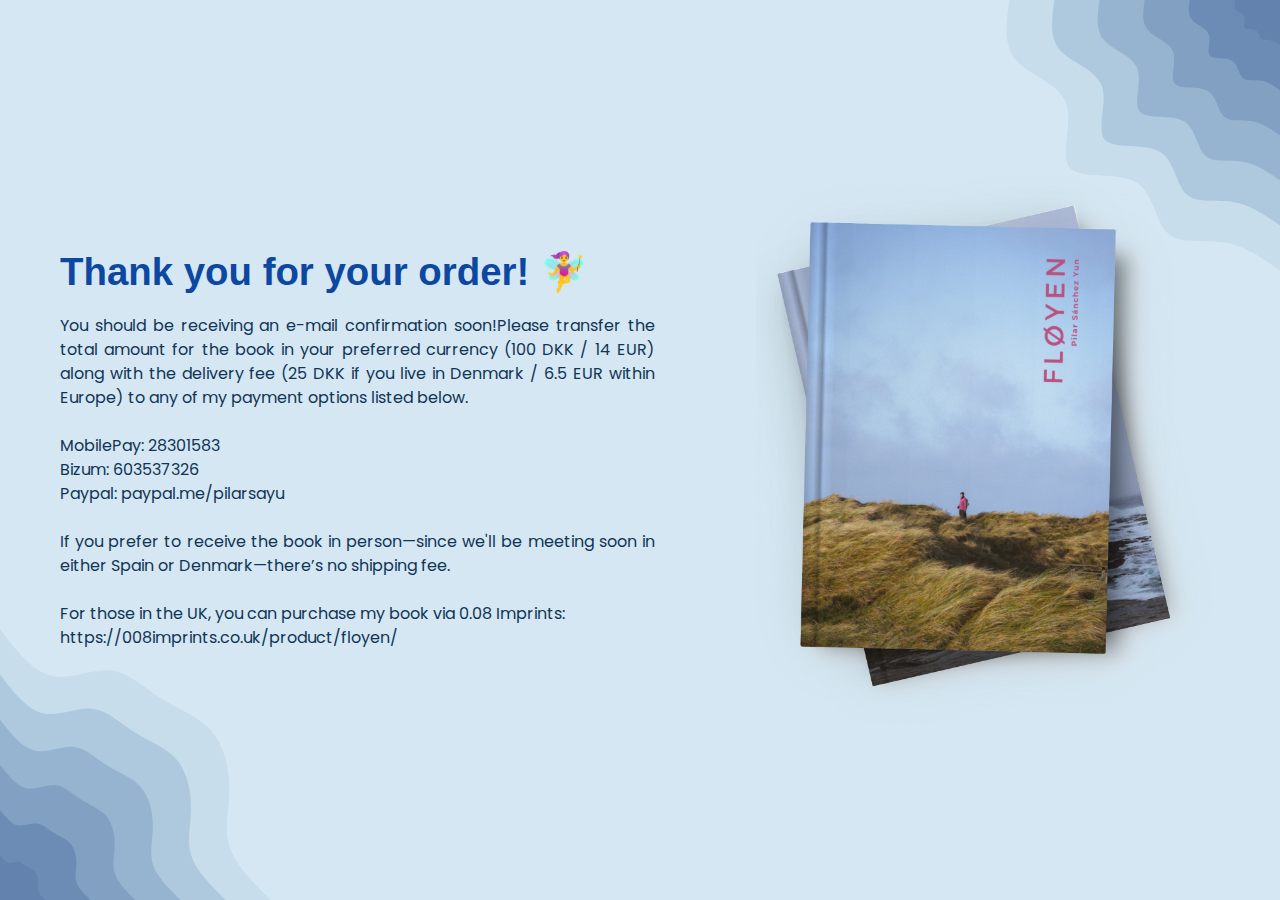
==== thankyou.html @ 58025195 "Add files via upload" ====
<!DOCTYPE html>
<html lang="en">

<head>
  <meta charset="UTF-8">
  <meta name="viewport" content="width=device-width, initial-scale=1.0">
  <title>Snap Scrolling Webpage</title>
  <link rel="stylesheet" href="style.css">
  <link rel="stylesheet" href="thankyou.css">
  <link rel="stylesheet" href="borders.css">
  <link rel="stylesheet" href="lightbox.css">
  <link rel="preconnect" href="https://fonts.googleapis.com" />
  <link rel="preconnect" href="https://fonts.gstatic.com" crossorigin />
  <link
    href="https://fonts.googleapis.com/css2?family=Anton+SC&family=Poppins&family=Space+Grotesk:wght@300..700&display=swap"
    rel="stylesheet" />
</head>

<body>
  <div class="top-right-image">
    <img src="topblob.svg" alt="Top Right Image" />
  </div>
  <div class="bottom-left-image">
    <img src="bottomblob.svg" alt="Bottom Left Image" />
  </div>
  <div class="snap-container">
    <div id="section5" class="section tall">
      <div class="section-content">
        <!-- Left Content: Text -->
        <div class="left-content">
          <h1 class="section-title">Thank you for your order! 🧚‍♀️</h1>
          <p class="section-body">You should be receiving an e-mail confirmation soon!Please transfer the total amount
            for the book in your preferred currency (100 DKK / 14
            EUR) along with the delivery fee (25 DKK if you live in Denmark / 6.5 EUR within Europe) to any of my
            payment options listed below.

            </br></br>MobilePay: 28301583
            </br>Bizum: 603537326
            </br>Paypal: paypal.me/pilarsayu

            </br></br>If you prefer to receive the book in person—since we'll be meeting soon in either Spain or
            Denmark—there’s no shipping fee.
            </br></br>For those in the UK, you can purchase my book via 0.08 Imprints:
            </br>https://008imprints.co.uk/product/floyen/

          </p>
        </div>

        <!-- Right Content: Single Image -->
        <div class="right-content">
          <img src="mockup1.png" alt="Large Image" class="large-image">
        </div>

      </div>

    </div>
</body>

</html>
---- style.css ----
/* General reset */


* {
    margin: 0;
    padding: 0;
    box-sizing: border-box;
}

body,
html {
    margin: 0;
    padding: 0;
    overflow: hidden;
    height: 100%;
    color: #0d47a1;
    font-family: 'Poppins', Arial, sans-serif;
    scroll-behavior: smooth;
}

body {
    background-color: #d4e7f2;
}

/* Scrollbar Customization */
::-webkit-scrollbar {
    width: 10px;
}

::-webkit-scrollbar-thumb {
    background-color: #0d47a1;
    border-radius: 10px;
}

.snap-container {
    scroll-snap-type: y mandatory;
    overflow-y: scroll;
    overflow-x: hidden;
    height: 100vh;
    width: 100vw;
}

.section {
    scroll-snap-align: center;
    scroll-snap-stop: normal;
    /* Default snapping behavior */
    overflow-x: hidden;
    display: flex;
    justify-content: center;
    align-items: center;
    height: 100vh;
    width: 100vw;
    box-sizing: border-box;
    position: relative;
    text-align: center;
}

.section-content {
    text-align: center;
    padding: 2rem;
    /* Add padding to avoid text getting cut off */
    display: flex;
    flex-direction: column;
    justify-content: center;
    align-items: center;
    gap: .8rem;
    width: 100%;
    max-width: 1200px;
    overflow-x: hidden;

}

.section-title {
    font-size: clamp(2rem, 4vw, 3rem);
    font-family: "League Spartan", sans-serif;
    font-weight: bold;
}

.section-body {
    font-size: clamp(1rem, 2vw, 1.5rem);
    color: #123456;
}


#section1 .section-title {
    font-size: clamp(4.6rem, 10vw, 9rem);
    /* Already using clamp smallest - size - largest */
}

#section1 .section-body {
    font-size: clamp(1.5rem, 2.5vw, 2rem);
}

/* Contact Info Section */
.contact-info {
    position: fixed;
    bottom: 0;
    left: 0;
    width: 100%;
    background-color: transparent;
    color: #406db6;
    /* Initial text color */
    text-align: right;
    padding: 40px;
    font-size: clamp(.3rem, 2vw, 1.2rem);
    /* Ensure it stays on top of other content */
}

.contact-info p {
    margin: 0;
    padding: 0;
}



/* Mobile-specific styles */
@media (max-width: 768px) {


    /* Show contact info only inside the first section */
    #section1 .contact-info {

        position: absolute;
        display: block;
        /* Make the contact info visible within section1 */
        font-size: clamp(.85rem, 3vw, 3.5rem);
        padding: 0 2.5vh 40vw 0;
    }

    .tall {
        height: auto;
        scroll-snap-align: start !important;
        scroll-snap-margin-bottom: 35vh;
        /* Adds extra space at the bottom */
    }

    .section-content {
        padding: 0 2rem;
    }

    #section1 .section-content {
        padding-bottom: 25vh;
    }

    #section1 .section-title {
        font-size: clamp(4.6rem, 6vw, 7rem);
        margin-bottom: 0.2rem;
        /* Add a closer margin below the title */
    }

    #section1 .section-body {
        font-size: clamp(1.2rem, 2vw, 1.8rem);
        /* Slightly reduced font size */
        margin-top: 0.3rem;
        /* Minimize the spacing above the body */
    }

}
---- thankyou.css ----
#section5 .section-content {
    display: flex;
    flex-direction: row;
    justify-content: space-between;
    align-items: center;
    padding: 20px;
}

#section5 .left-content {
    width: 53%;
    /* Text content occupies 60% of the width */
    padding-right: 20px;
    /* Space between text and image */
    text-align: justify;
}

#section5 .right-content {
    width: 40%;
    /* Image content occupies 35% of the width */
    display: flex;
    justify-content: center;
}

#section5 .large-image {
    width: 100%;
    /* Ensures the image fills the container */
    max-width: 500px;
    /* Optional: limit the size of the image */
    border-radius: 10px;
    /* Optional: rounded corners for the image */
}

#section5 .section-title {
    font-size: clamp(1.5rem, 3vw, 2.5rem);
    font-weight: bold;
    /* Dynamically sized title */
    margin-bottom: 20px;
}

#section5 .section-body {
    font-size: clamp(0.875rem, 2.5vw, 1rem);
    /* Dynamically sized body text */
    line-height: 1.5;
    margin: 0;
}

/* Style the thank-you button */
#section5 .thank-you-button {
    display: inline-block;
    /* Inline-block for proper dimensions */
    margin: 20px auto;
    /* Add margin for spacing and center alignment */
    padding: 10px 20px;
    /* Padding for clickable size */
    font-family: 'Poppins', sans-serif;
    /* Match your current font style */
    font-size: clamp(1rem, 2.5vw, 1.25rem);
    /* Responsive font size */
    color: #fff;
    /* Button text color */
    background-color: #0d47a1;
    /* Blue button background */
    border: none;
    /* Remove default border */
    border-radius: 8px;
    /* Rounded edges */
    text-align: center;
    /* Center text inside the button */
    text-decoration: none;
    /* Remove underline if it's a link */
    cursor: pointer;
    /* Change cursor to pointer */
    transition: background-color 0.3s ease;
    /* Smooth hover effect */
}

/* Button hover effect */
#section5 .thank-you-button:hover {
    background-color: #2d8ff0;
    /* Lighter blue on hover */
}


@media (max-width: 768px) {

    #section5 .section-content {
        flex-direction: column;
        margin-bottom: 15vh;
        /* overflow-y: scroll; */
    }

    #section5 .left-content {
        width: 100%;
        padding-right: 0;
        text-align: justify;
    }

    #section5 .right-content {
        width: 100%;
        /* Image content occupies 35% of the width */
        display: flex;
        justify-content: center;
    }

    #section5 .large-image {
        width: 70%;
        /* Ensures the image fills the container */
        max-width: 500px;
        /* Optional: limit the size of the image */
        border-radius: 10px;
        /* Optional: rounded corners for the image */
    }

    #section5 .section-title {
        font-size: clamp(2rem, 2.4vw, 3rem);
        text-align: left;
    }


    #section5 .section-body {
        font-size: clamp(1rem, 2.5vw, 1.3rem);
        width: 100%;
    }

}
---- borders.css ----
/* Fixed top-right image */
.top-right-image {
  position: absolute;
  top: 0;
  right: 0;
  z-index: -1;
  /* Ensure it stays behind other content */
}

.top-right-image img {
  width: 46vw;
  height: auto;
  display: block;
}

/* Fixed bottom-left image */
.bottom-left-image {
  position: absolute;
  bottom: 0;
  left: 0;
  z-index: -1;
  /* Ensure it stays behind other content */
}

.bottom-left-image img {
  width: 46vw;
  height: auto;
  display: block;
}

@media (max-width: 768px) {

  .top-right-image img,
  .bottom-left-image img {
    width: 90vw;
  }
}
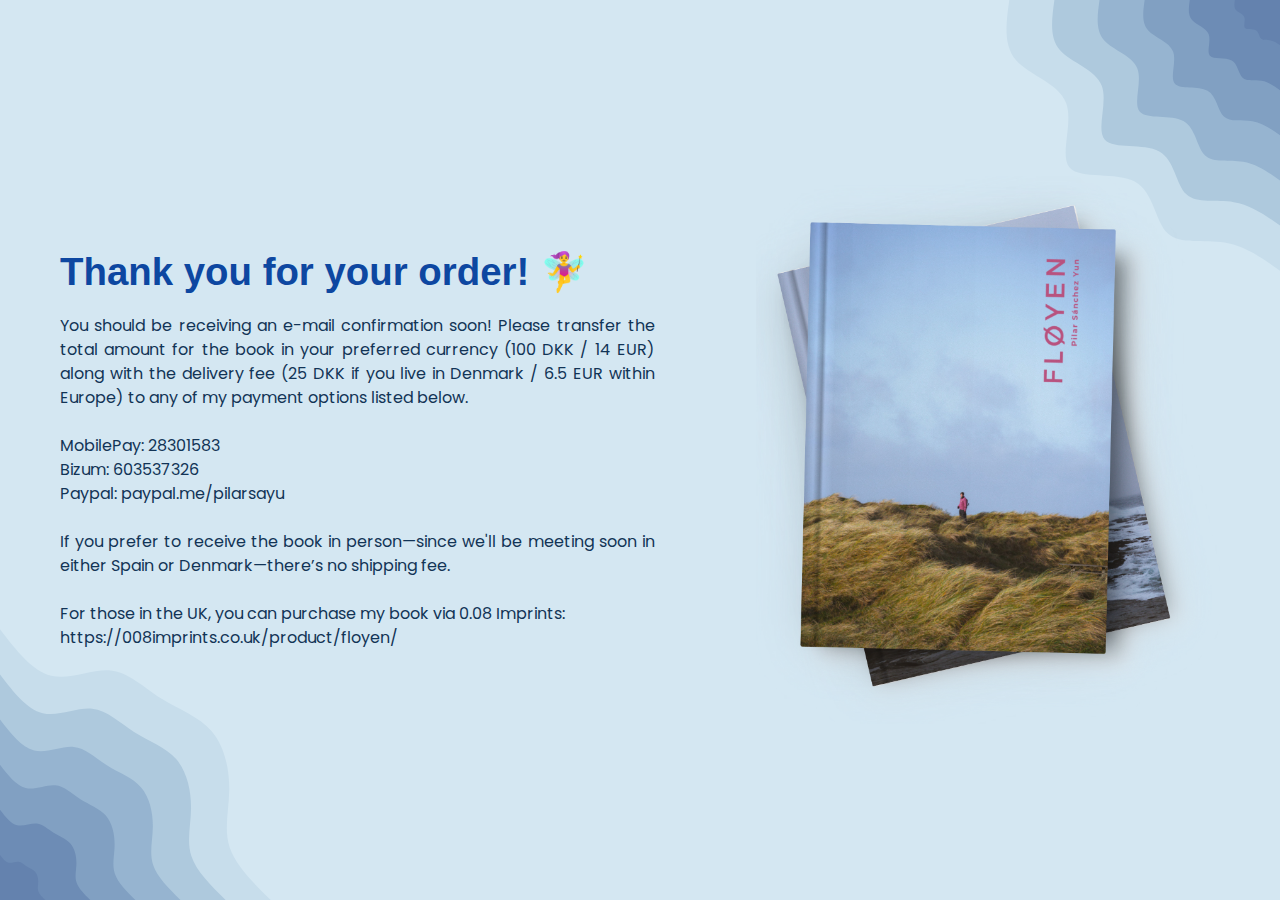
==== commit 70abebe5: "Update thankyou.html" ====
--- a/thankyou.html
+++ b/thankyou.html
@@ -29,7 +29,7 @@
         <!-- Left Content: Text -->
         <div class="left-content">
           <h1 class="section-title">Thank you for your order! 🧚‍♀️</h1>
-          <p class="section-body">You should be receiving an e-mail confirmation soon!Please transfer the total amount
+          <p class="section-body">You should be receiving an e-mail confirmation soon! Please transfer the total amount
             for the book in your preferred currency (100 DKK / 14
             EUR) along with the delivery fee (25 DKK if you live in Denmark / 6.5 EUR within Europe) to any of my
             payment options listed below.
@@ -56,4 +56,4 @@
     </div>
 </body>
 
-</html>+</html>
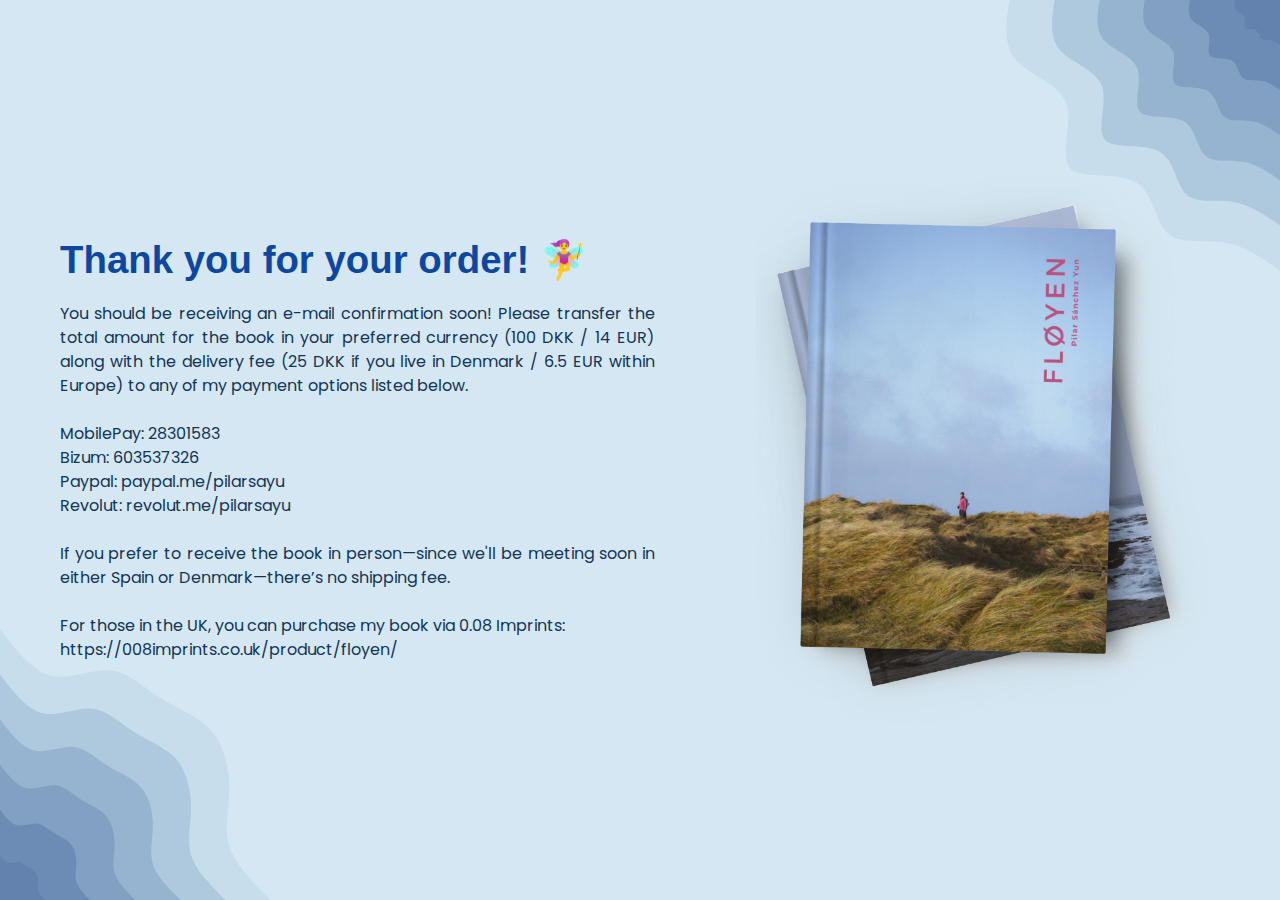
==== commit c8345789: "Update thankyou.html" ====
--- a/thankyou.html
+++ b/thankyou.html
@@ -37,6 +37,7 @@
             </br></br>MobilePay: 28301583
             </br>Bizum: 603537326
             </br>Paypal: paypal.me/pilarsayu
+            </br>Revolut: revolut.me/pilarsayu
 
             </br></br>If you prefer to receive the book in person—since we'll be meeting soon in either Spain or
             Denmark—there’s no shipping fee.
--- a/style.css
+++ b/style.css
@@ -89,6 +89,7 @@
 
 #section1 .section-body {
     font-size: clamp(1.5rem, 2.5vw, 2rem);
+    color: #0d47a1;
 }
 
 /* Contact Info Section */
@@ -155,4 +156,4 @@
         /* Minimize the spacing above the body */
     }
 
-}+}
